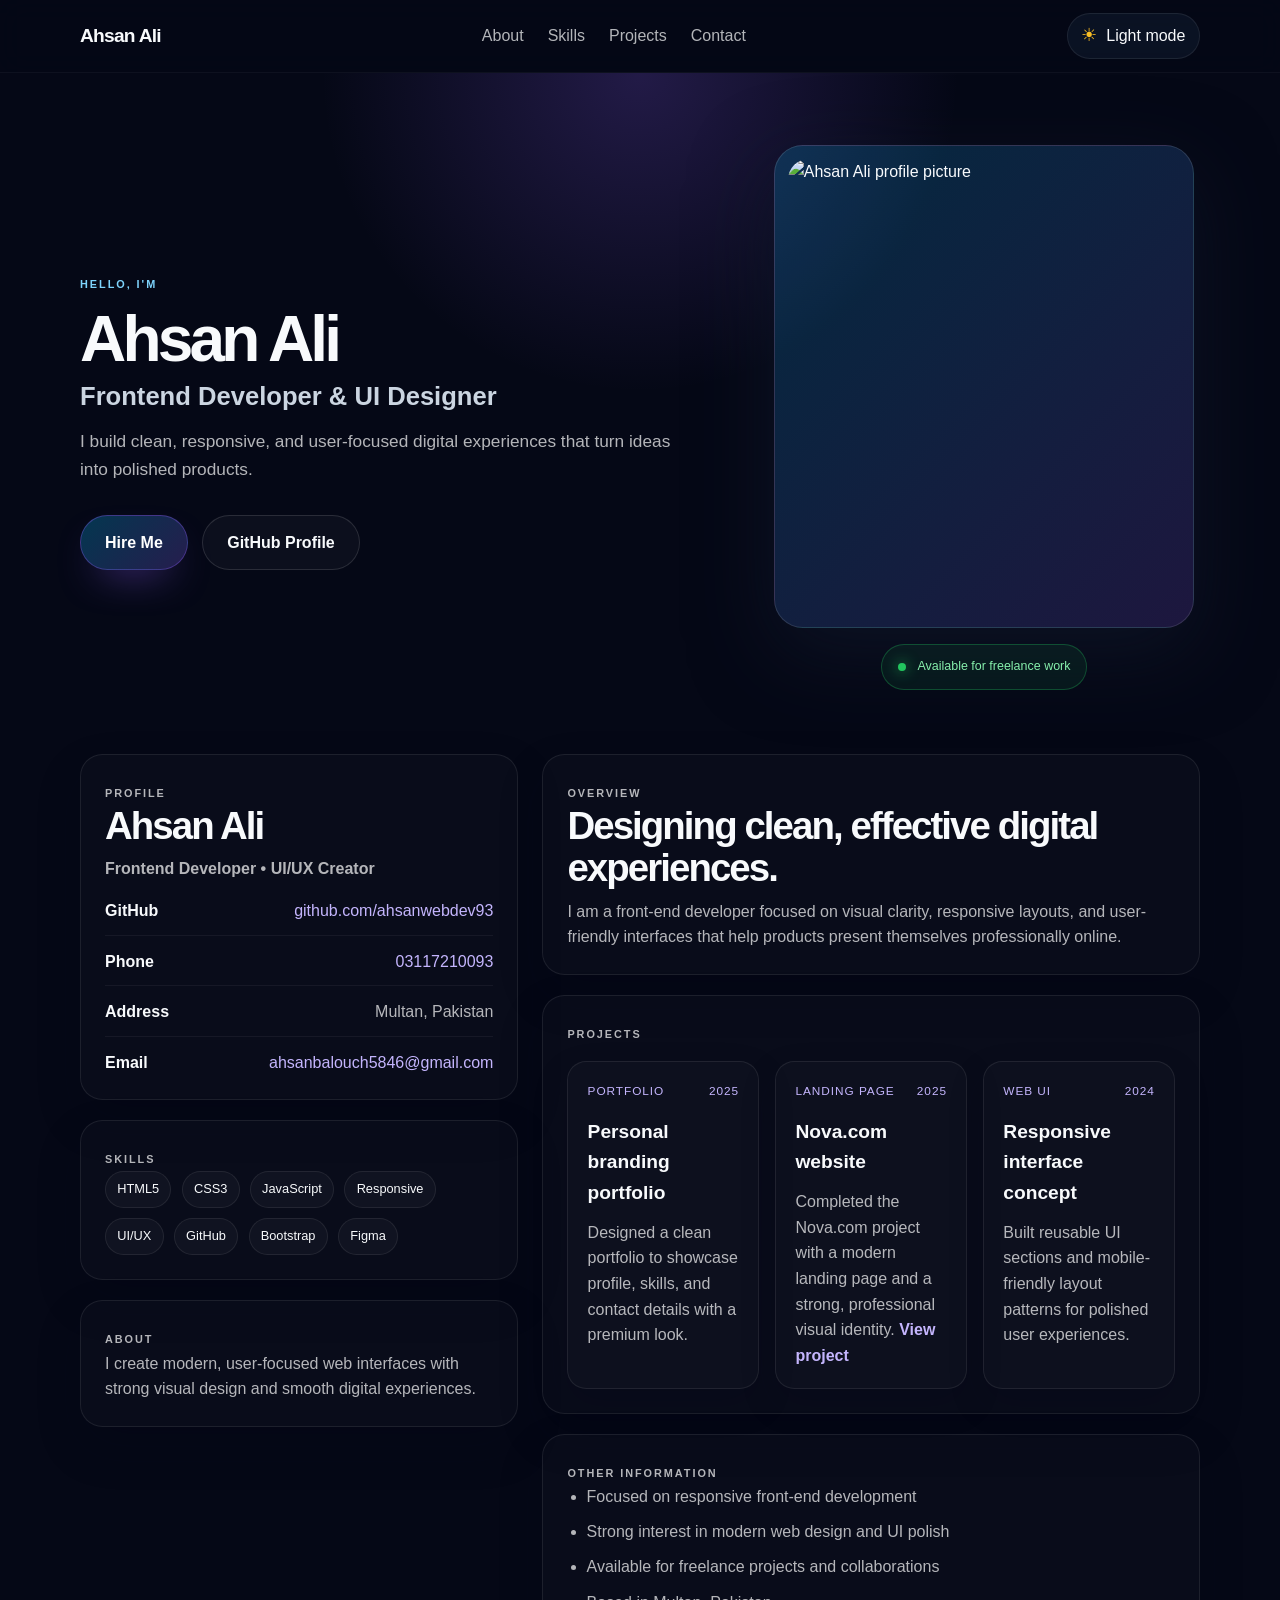
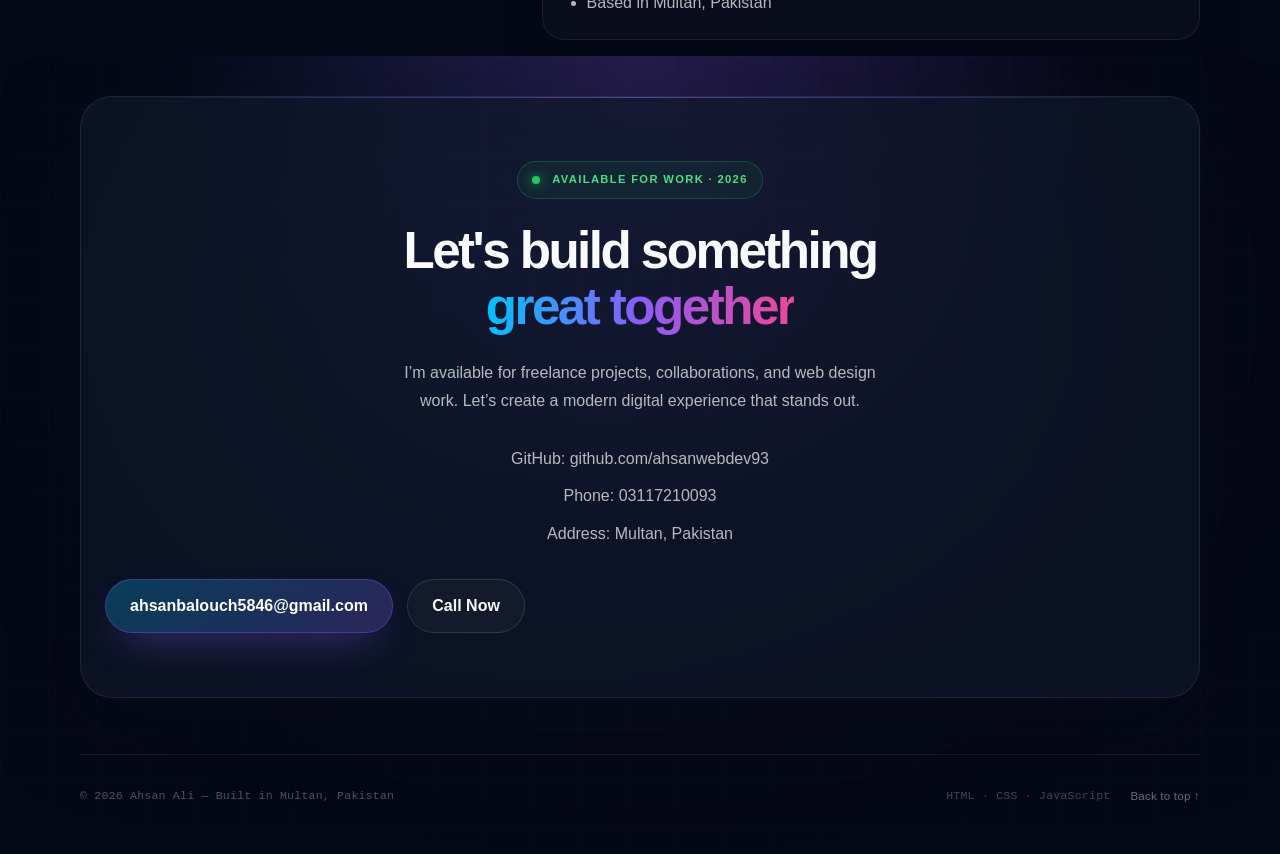
==== portfolio.html @ dda8aaa1 "Add files via upload" ====
<!DOCTYPE html>
<html lang="en">

<head>
    <meta charset="UTF-8" />
    <meta name="viewport" content="width=device-width, initial-scale=1.0" />
    <title>Ahsan Ali | Portfolio</title>
    <meta name="description"
        content="Portfolio of Ahsan Ali — web developer and digital creator based in Multan, Pakistan." />
    <link rel="stylesheet" href="./portfolio.css" />
</head>

<body id="top">
    <header class="topbar">
        <div class="container nav-wrap">
            <div class="brand">Ahsan Ali</div>
            <nav class="main-nav" aria-label="Main navigation">
                <a href="#about">About</a>
                <a href="#skills">Skills</a>
                <a href="#projects">Projects</a>
                <a href="#contact">Contact</a>
            </nav>
            <button class="theme-toggle" id="theme-toggle" type="button" aria-label="Switch to light mode"
                aria-pressed="false">
                <span class="theme-icon" aria-hidden="true">☀</span>
                <span class="theme-label">Light mode</span>
            </button>
        </div>
    </header>

    <main>
        <section class="hero">
            <div class="container hero-grid">
                <div class="hero-copy">
                    <p class="eyebrow">Hello, I'm</p>
                    <h1>Ahsan Ali</h1>
                    <h2>Frontend Developer & UI Designer</h2>
                    <p class="lead">
                        I build clean, responsive, and user-focused digital experiences that turn ideas into polished
                        products.
                    </p>

                    <div class="actions">
                        <a class="button primary" href="#contact">Hire Me</a>
                        <a class="button secondary" href="https://github.com/ahsanwebdev93" target="_blank"
                            rel="noreferrer">GitHub Profile</a>
                    </div>
                </div>

                <div class="profile-card">
                    <div class="profile-frame">
                        <img src="../assests/me.jpeg" alt="Ahsan Ali profile picture" />
                    </div>
                    <div class="profile-badge">
                        <span class="dot"></span>
                        Available for freelance work
                    </div>
                </div>
            </div>
        </section>

        <section class="portfolio-split">
            <div class="container split-grid">
                <aside class="left-panel">
                    <div class="panel-box">
                        <p class="section-tag">Profile</p>
                        <h3>Ahsan Ali</h3>
                        <p class="mini-role">Frontend Developer • UI/UX Creator</p>
                        <ul class="info-list">
                            <li><span>GitHub</span> <a href="https://github.com/ahsanwebdev93" target="_blank"
                                    rel="noreferrer">github.com/ahsanwebdev93</a></li>
                            <li><span>Phone</span> <a href="tel:+923117210093">03117210093</a></li>
                            <li><span>Address</span> Multan, Pakistan</li>
                            <li><span>Email</span> <a href="mailto:ahsanbalouch5846@gmail.com">ahsanbalouch5846@gmail.com</a></li>
                        </ul>
                    </div>

                    <div class="panel-box">
                        <p class="section-tag">Skills</p>
                        <div class="small-skill-grid">
                            <span>HTML5</span>
                            <span>CSS3</span>
                            <span>JavaScript</span>
                            <span>Responsive</span>
                            <span>UI/UX</span>
                            <span>GitHub</span>
                            <span>Bootstrap</span>
                            <span>Figma</span>
                        </div>
                    </div>

                    <div class="panel-box">
                        <p class="section-tag">About</p>
                        <p>
                            I create modern, user-focused web interfaces with strong visual design and smooth digital experiences.
                        </p>
                    </div>
                </aside>

                <div class="right-panel">
                    <div class="panel-box">
                        <p class="section-tag">Overview</p>
                        <h3>Designing clean, effective digital experiences.</h3>
                        <p>
                            I am a front-end developer focused on visual clarity, responsive layouts, and user-friendly interfaces
                            that help products present themselves professionally online.
                        </p>
                    </div>

                    <div class="panel-box">
                        <p class="section-tag">Projects</p>
                        <div class="project-grid">
                            <article class="project-card">
                                <div class="project-top">
                                    <span class="project-label">Portfolio</span>
                                    <span class="project-year">2025</span>
                                </div>
                                <h4>Personal branding portfolio</h4>
                                <p>Designed a clean portfolio to showcase profile, skills, and contact details with a premium look.</p>
                            </article>

                            <article class="project-card">
                                <div class="project-top">
                                    <span class="project-label">Landing Page</span>
                                    <span class="project-year">2025</span>
                                </div>
                                <h4>Nova.com website</h4>
                                <p>
                                    Completed the Nova.com project with a modern landing page and a strong, professional visual identity.
                                    <a href="https://ahsanwebdev93.github.io/nova.com/" target="_blank" rel="noreferrer">View project</a>
                                </p>
                            </article>

                            <article class="project-card">
                                <div class="project-top">
                                    <span class="project-label">Web UI</span>
                                    <span class="project-year">2024</span>
                                </div>
                                <h4>Responsive interface concept</h4>
                                <p>Built reusable UI sections and mobile-friendly layout patterns for polished user experiences.</p>
                            </article>
                        </div>
                    </div>

                    <div class="panel-box">
                        <p class="section-tag">Other Information</p>
                        <ul class="list-points">
                            <li>Focused on responsive front-end development</li>
                            <li>Strong interest in modern web design and UI polish</li>
                            <li>Available for freelance projects and collaborations</li>
                            <li>Based in Multan, Pakistan</li>
                        </ul>
                    </div>
                </div>
            </div>
        </section>
    </main>

    <section class="contact-section" id="contact">
        <div class="bg-glow" aria-hidden="true"></div>
        <div class="grid-bg" aria-hidden="true"></div>

        <div class="container">
            <div class="card">
                <div class="availability">
                    <span class="status-dot" aria-hidden="true"></span>
                    Available for work · 2026
                </div>

                <h2>Let's build something <span>great together</span></h2>

                <p>
                    I’m available for freelance projects, collaborations, and web design work. Let’s create a modern
                    digital experience that stands out.
                </p>

                <div class="contact-list" aria-label="contact details">
                    <a href="https://github.com/ahsanwebdev93" target="_blank" rel="noreferrer">GitHub:
                        github.com/ahsanwebdev93</a>
                    <a href="tel:+923117210093">Phone: 03117210093</a>
                    <span>Address: Multan, Pakistan</span>
                </div>

                <div class="actions contact-actions">
                    <a class="button primary" href="mailto:ahsanbalouch5846@gmail.com">ahsanbalouch5846@gmail.com</a>
                    <a class="button secondary" href="tel:+923117210093">Call Now</a>
                </div>
            </div>

            <footer class="site-footer">
                <p>© <span id="year"></span> Ahsan Ali — Built in Multan, Pakistan</p>
                <div class="footer-meta">
                    <span>HTML · CSS · JavaScript</span>
                    <a href="#top">Back to top ↑</a>
                </div>
            </footer>
        </div>
    </section>

    <script src="./portfolio.js"></script>
</body>

</html>
---- portfolio.css ----
:root {
  --bg: #050816;
  --bg-soft: #0f172a;
  --panel: rgba(15, 23, 42, 0.7);
  --panel-strong: rgba(15, 23, 42, 0.85);
  --text: #f8fafc;
  --muted: rgba(255, 255, 255, 0.7);
  --line: rgba(255, 255, 255, 0.08);
  --plasma: #8b5cf6;
  --electric: #00c2ff;
  --green: #22c55e;
  --shadow: rgba(8, 15, 30, 0.7);
}

* {
  box-sizing: border-box;
}

html {
  scroll-behavior: smooth;
}

body {
  margin: 0;
  min-height: 100vh;
  font-family: Arial, Helvetica, sans-serif;
  background: var(--bg);
  color: var(--text);
  line-height: 1.6;
}

img {
  max-width: 100%;
  display: block;
}

button,
a {
  font: inherit;
}

body a {
  color: inherit;
}

.container {
  width: min(1120px, calc(100% - 2rem));
  margin: 0 auto;
}

.topbar {
  position: sticky;
  top: 0;
  z-index: 20;
  backdrop-filter: blur(14px);
  background: rgba(5, 8, 22, 0.55);
  border-bottom: 1px solid rgba(255, 255, 255, 0.04);
}

.nav-wrap {
  display: flex;
  align-items: center;
  justify-content: space-between;
  gap: 1.5rem;
  min-height: 72px;
}

.brand {
  font-size: 1.2rem;
  font-weight: 700;
  letter-spacing: -0.04em;
}

.main-nav {
  display: flex;
  align-items: center;
  gap: 1.5rem;
}

.main-nav a {
  text-decoration: none;
  color: var(--muted);
  transition: color 0.25s ease;
}

.main-nav a:hover {
  color: var(--text);
}

.theme-toggle {
  display: inline-flex;
  align-items: center;
  justify-content: center;
  gap: 0.55rem;
  min-height: 2.6rem;
  padding: 0.55rem 0.85rem;
  border: 1px solid var(--line);
  border-radius: 999px;
  background: var(--panel);
  color: var(--text);
  cursor: pointer;
  white-space: nowrap;
  transition: background 0.2s ease, border-color 0.2s ease, transform 0.2s ease;
}

.theme-toggle:hover {
  transform: translateY(-1px);
  border-color: var(--plasma);
}

.theme-icon {
  color: #fbbf24;
  font-size: 1.1rem;
  line-height: 1;
}

.theme-toggle:focus-visible {
  outline: 2px solid var(--electric);
  outline-offset: 3px;
}

.hero {
  position: relative;
  padding: 4.5rem 0 2rem;
  background: radial-gradient(circle at top, rgba(139, 92, 246, 0.22), transparent 35%), var(--bg);
}

.hero-grid {
  display: grid;
  grid-template-columns: 1.2fr 0.8fr;
  align-items: center;
  gap: 2.5rem;
}

.eyebrow,
.section-tag {
  display: inline-block;
  text-transform: uppercase;
  letter-spacing: 0.18em;
  font-size: 0.68rem;
  color: #7dd3fc;
  margin-bottom: 1rem;
  font-weight: 700;
}

.hero-copy h1 {
  margin: 0;
  font-size: clamp(2.8rem, 5vw, 5rem);
  line-height: 0.95;
  letter-spacing: -0.06em;
}

.hero-copy h2 {
  margin: 0.7rem 0 1rem;
  font-size: clamp(1.25rem, 2vw, 2rem);
  line-height: 1.2;
  color: #cbd5e1;
}

.lead {
  max-width: 620px;
  margin: 0;
  color: var(--muted);
  font-size: 1.08rem;
}

.actions {
  display: flex;
  flex-wrap: wrap;
  gap: 0.9rem;
  margin-top: 2rem;
}

.button {
  display: inline-flex;
  align-items: center;
  justify-content: center;
  min-height: 3.2rem;
  padding: 0.85rem 1.5rem;
  border-radius: 999px;
  text-decoration: none;
  font-weight: 600;
  transition: transform 0.25s ease, box-shadow 0.25s ease, border-color 0.25s ease;
}

.button:hover {
  transform: translateY(-2px);
}

.button.primary {
  color: #fff;
  background: linear-gradient(135deg, rgba(0, 194, 255, 0.25), rgba(139, 92, 246, 0.25));
  border: 1px solid rgba(139, 92, 246, 0.35);
  box-shadow: 0 18px 40px -20px rgba(139, 92, 246, 0.8);
}

.button.secondary {
  color: var(--text);
  background: rgba(255, 255, 255, 0.03);
  border: 1px solid rgba(255, 255, 255, 0.12);
}

.quick-facts {
  list-style: none;
  display: grid;
  gap: 0.9rem;
  padding: 0;
  margin: 2rem 0 0;
  max-width: 420px;
}

.quick-facts li {
  display: flex;
  justify-content: space-between;
  gap: 1rem;
  padding: 0.9rem 1rem;
  border-radius: 0.95rem;
  background: rgba(255, 255, 255, 0.03);
  border: 1px solid var(--line);
  color: var(--muted);
}

.quick-facts span {
  color: var(--text);
  font-weight: 600;
}

.quick-facts a {
  color: #c4b5fd;
  text-decoration: none;
}

.profile-card {
  display: flex;
  flex-direction: column;
  align-items: center;
  gap: 1rem;
}

.profile-frame {
  width: min(420px, 82vw);
  aspect-ratio: 1 / 1.15;
  padding: 0.8rem;
  border-radius: 1.8rem;
  background: linear-gradient(135deg, rgba(0, 194, 255, 0.18), rgba(139, 92, 246, 0.18));
  border: 1px solid rgba(255, 255, 255, 0.12);
  box-shadow: 0 25px 80px rgba(15, 23, 42, 0.7);
}

.profile-frame img {
  width: 100%;
  height: 100%;
  object-fit: cover;
  border-radius: 1.3rem;
}

.profile-badge {
  display: inline-flex;
  align-items: center;
  gap: 0.7rem;
  padding: 0.75rem 1rem;
  border-radius: 999px;
  border: 1px solid rgba(34, 197, 94, 0.3);
  background: rgba(34, 197, 94, 0.08);
  color: #86efac;
  font-size: 0.78rem;
}

.dot {
  width: 0.55rem;
  height: 0.55rem;
  border-radius: 50%;
  background: var(--green);
  box-shadow: 0 0 14px rgba(34, 197, 94, 0.9);
  animation: pulse 1.8s infinite ease-in-out;
}

.info-section,
.skills-section,
.projects-section {
  padding: 2rem 0 1rem;
}

.section-grid {
  display: grid;
  grid-template-columns: 0.9fr 1.1fr;
  gap: 2rem;
  align-items: start;
  padding: 2rem 0;
}

.info-section h3,
.section-heading {
  margin: 0;
  font-size: clamp(1.8rem, 3vw, 3rem);
  line-height: 1.1;
  letter-spacing: -0.05em;
}

.section-grid p {
  margin: 0 0 1rem;
  color: var(--muted);
  font-size: 1.02rem;
}

.centered {
  text-align: center;
}

.skills-grid {
  display: grid;
  grid-template-columns: repeat(4, minmax(0, 1fr));
  gap: 1rem;
  margin-top: 2rem;
}

.skill-card,
.project-card {
  background: rgba(255, 255, 255, 0.02);
  border: 1px solid var(--line);
  border-radius: 1.2rem;
  box-shadow: 0 15px 35px rgba(2, 6, 23, 0.2);
}

.skill-card {
  display: flex;
  align-items: center;
  justify-content: center;
  min-height: 110px;
  font-weight: 700;
  color: var(--text);
  text-align: center;
}

.project-grid {
  display: grid;
  grid-template-columns: repeat(3, minmax(0, 1fr));
  gap: 1.2rem;
  margin-top: 2rem;
}

.project-card {
  padding: 1.4rem;
}

.project-top {
  display: flex;
  align-items: center;
  justify-content: space-between;
  gap: 1rem;
  margin-bottom: 1rem;
  color: #c4b5fd;
  font-size: 0.74rem;
  text-transform: uppercase;
  letter-spacing: 0.08em;
}

.project-card h4 {
  margin: 0 0 0.9rem;
  font-size: 1.4rem;
}

.project-card p {
  margin: 0;
  color: var(--muted);
}

.contact-section {
  position: relative;
  overflow: hidden;
  padding: 2.5rem 0 3rem;
  background: radial-gradient(circle at top, rgba(139, 92, 246, 0.2), transparent 45%), var(--bg);
}

.contact-section .bg-glow,
.contact-section .grid-bg {
  position: absolute;
  inset: 0;
  pointer-events: none;
}

.contact-section .bg-glow {
  left: 50%;
  top: 2.5rem;
  width: min(820px, 80vw);
  height: 420px;
  transform: translateX(-50%);
  border-radius: 50%;
  background: linear-gradient(90deg, rgba(0, 194, 255, 0.15), rgba(139, 92, 246, 0.15), rgba(168, 85, 247, 0.1));
  filter: blur(150px);
}

.contact-section .grid-bg {
  background-image:
    linear-gradient(rgba(255, 255, 255, 0.04) 1px, transparent 1px),
    linear-gradient(90deg, rgba(255, 255, 255, 0.04) 1px, transparent 1px);
  background-size: 48px 48px;
  opacity: 0.4;
}

.card {
  position: relative;
  overflow: hidden;
  border: 1px solid var(--line);
  border-radius: 2rem;
  background: var(--panel);
  box-shadow: 0 30px 80px rgba(9, 11, 24, 0.6);
  text-align: center;
  padding: 4rem 1.5rem;
}

.card::before {
  content: "";
  position: absolute;
  inset-inline: 0;
  top: 0;
  height: 1px;
  background: linear-gradient(90deg, transparent, rgba(139, 92, 246, 0.6), transparent);
}

.availability {
  display: inline-flex;
  align-items: center;
  gap: 0.75rem;
  border: 1px solid rgba(34, 197, 94, 0.25);
  border-radius: 999px;
  background: rgba(34, 197, 94, 0.07);
  color: #4ade80;
  padding: 0.55rem 0.9rem;
  font-size: 0.7rem;
  letter-spacing: 0.12em;
  text-transform: uppercase;
  font-weight: 600;
}

.status-dot {
  width: 0.5rem;
  height: 0.5rem;
  border-radius: 50%;
  background: var(--green);
  box-shadow: 0 0 12px rgba(34, 197, 94, 0.9);
  animation: pulse 1.6s infinite ease-in-out;
}

.card h2 {
  max-width: 36rem;
  margin: 1.5rem auto 0;
  font-size: clamp(2.3rem, 4vw, 4rem);
  line-height: 1.1;
  letter-spacing: -0.05em;
  color: var(--text);
}

.card h2 span {
  background: linear-gradient(90deg, var(--electric), var(--plasma), #ec4899);
  -webkit-background-clip: text;
  background-clip: text;
  color: transparent;
}

.card p {
  max-width: 32rem;
  margin: 1.5rem auto 0;
  color: var(--muted);
  font-size: 1rem;
  line-height: 1.7;
}

.contact-list {
  display: flex;
  flex-direction: column;
  gap: 0.75rem;
  align-items: center;
  margin-top: 2rem;
  color: var(--muted);
}

.contact-list a,
.contact-list span {
  text-decoration: none;
  color: var(--muted);
}

.contact-list a:hover {
  color: var(--text);
}

.contact-actions {
  margin-top: 2rem;
}

.site-footer {
  position: relative;
  z-index: 1;
  display: flex;
  justify-content: space-between;
  align-items: center;
  gap: 1rem;
  flex-wrap: wrap;
  margin-top: 3.5rem;
  padding-top: 2rem;
  border-top: 1px solid rgba(255, 255, 255, 0.07);
  color: rgba(255, 255, 255, 0.3);
  font-size: 0.72rem;
  letter-spacing: 0.02em;
}

.site-footer p {
  margin: 0;
  font-family: "SFMono-Regular", Consolas, monospace;
}

.footer-meta {
  display: inline-flex;
  align-items: center;
  gap: 1.25rem;
  flex-wrap: wrap;
}

.footer-meta span {
  font-family: "SFMono-Regular", Consolas, monospace;
  color: rgba(255, 255, 255, 0.25);
}

.footer-meta a {
  color: rgba(255, 255, 255, 0.4);
  text-decoration: none;
}

.footer-meta a:hover {
  color: #fff;
}

@keyframes pulse {
  0%,
  100% {
    opacity: 1;
    transform: scale(1);
  }

  50% {
    opacity: 0.7;
    transform: scale(1.15);
  }
}

.portfolio-split {
  padding: 2rem 0 1rem;
}

.split-grid {
  display: grid;
  grid-template-columns: 0.8fr 1.2fr;
  gap: 1.5rem;
  align-items: start;
}

.left-panel,
.right-panel {
  display: grid;
  gap: 1.25rem;
}

.panel-box {
  background: rgba(255, 255, 255, 0.02);
  border: 1px solid var(--line);
  border-radius: 1.4rem;
  padding: 1.5rem;
  box-shadow: 0 20px 45px rgba(2, 6, 23, 0.18);
}

.panel-box h3 {
  margin: 0 0 0.6rem;
  font-size: clamp(1.8rem, 3vw, 2.5rem);
  letter-spacing: -0.05em;
  line-height: 1.1;
}

.panel-box p {
  margin: 0;
  color: var(--muted);
}

.mini-role {
  color: #dbeafe;
  font-weight: 600;
  margin-bottom: 1rem !important;
}

.info-list {
  list-style: none;
  padding: 0;
  margin: 0;
  display: grid;
  gap: 0.8rem;
}

.info-list li {
  display: flex;
  justify-content: space-between;
  gap: 0.75rem;
  color: var(--muted);
  border-bottom: 1px solid rgba(255, 255, 255, 0.05);
  padding-bottom: 0.7rem;
}

.info-list li:last-child {
  border-bottom: none;
  padding-bottom: 0;
}

.info-list span {
  color: var(--text);
  font-weight: 600;
}

.info-list a {
  color: #c4b5fd;
  text-decoration: none;
}

.small-skill-grid {
  display: flex;
  flex-wrap: wrap;
  gap: 0.65rem;
}

.small-skill-grid span {
  display: inline-flex;
  align-items: center;
  padding: 0.45rem 0.7rem;
  border-radius: 999px;
  border: 1px solid var(--line);
  background: rgba(255, 255, 255, 0.03);
  color: var(--text);
  font-size: 0.8rem;
}

.list-points {
  list-style: disc;
  padding-left: 1.2rem;
  margin: 0;
  display: grid;
  gap: 0.6rem;
  color: var(--muted);
}

.project-grid {
  display: grid;
  grid-template-columns: repeat(3, minmax(0, 1fr));
  gap: 1rem;
  margin-top: 1rem;
}

.project-card {
  background: rgba(255, 255, 255, 0.02);
  border: 1px solid var(--line);
  border-radius: 1.2rem;
  padding: 1.2rem;
  box-shadow: 0 15px 35px rgba(2, 6, 23, 0.2);
}

.project-card h4 {
  margin: 0.8rem 0 0.7rem;
  font-size: 1.2rem;
}

.project-card p {
  margin: 0;
  color: var(--muted);
}

.project-card a {
  color: #c4b5fd;
  text-decoration: none;
  font-weight: 600;
}

@media (max-width: 900px) {
  .hero-grid,
  .section-grid,
  .split-grid,
  .project-grid,
  .skills-grid {
    grid-template-columns: 1fr;
  }

  .skills-grid {
    grid-template-columns: repeat(2, minmax(0, 1fr));
  }
}

@media (max-width: 640px) {
  .nav-wrap {
    flex-direction: column;
    justify-content: center;
    gap: 0.75rem;
    padding: 1rem 0;
  }

  .main-nav {
    gap: 0.8rem;
    flex-wrap: wrap;
    justify-content: center;
  }

  .hero {
    padding-top: 3rem;
  }

  .quick-facts li {
    flex-direction: column;
    align-items: flex-start;
  }

  .card {
    padding: 3rem 1rem;
  }

  .actions {
    flex-direction: column;
  }

  .button {
    width: 100%;
  }

  .site-footer {
    justify-content: center;
    text-align: center;
  }

  .skills-grid {
    grid-template-columns: 1fr;
  }
}

:root[data-theme="light"] {
  color-scheme: light;
  --bg: #f3f6fc;
  --bg-soft: #ffffff;
  --panel: rgba(255, 255, 255, 0.86);
  --panel-strong: #ffffff;
  --text: #172033;
  --muted: #526078;
  --line: rgba(23, 32, 51, 0.13);
  --shadow: rgba(29, 45, 75, 0.12);
}

:root[data-theme="dark"] {
  color-scheme: dark;
}

:root[data-theme="light"] body {
  background: var(--bg);
}

:root[data-theme="light"] .topbar {
  background: rgba(255, 255, 255, 0.84);
  border-bottom-color: var(--line);
}

:root[data-theme="light"] .hero {
  background: radial-gradient(circle at top, rgba(139, 92, 246, 0.12), transparent 38%), var(--bg);
}

:root[data-theme="light"] .hero-copy h2,
:root[data-theme="light"] .mini-role {
  color: #475569;
}

:root[data-theme="light"] .button.secondary,
:root[data-theme="light"] .quick-facts li,
:root[data-theme="light"] .panel-box,
:root[data-theme="light"] .project-card,
:root[data-theme="light"] .skill-card,
:root[data-theme="light"] .small-skill-grid span {
  background: rgba(255, 255, 255, 0.78);
  border-color: var(--line);
}

:root[data-theme="light"] .profile-frame {
  border-color: var(--line);
  box-shadow: 0 25px 80px rgba(29, 45, 75, 0.18);
}

:root[data-theme="light"] .profile-badge {
  color: #166534;
  background: rgba(34, 197, 94, 0.1);
}

:root[data-theme="light"] .eyebrow,
:root[data-theme="light"] .section-tag {
  color: #0369a1;
}

:root[data-theme="light"] .quick-facts a,
:root[data-theme="light"] .info-list a,
:root[data-theme="light"] .project-card a {
  color: #6d28d9;
}

:root[data-theme="light"] .project-top {
  color: #6d28d9;
}

:root[data-theme="light"] .info-list li {
  border-bottom-color: var(--line);
}

:root[data-theme="light"] .contact-section {
  background: radial-gradient(circle at top, rgba(139, 92, 246, 0.1), transparent 45%), var(--bg);
}

:root[data-theme="light"] .contact-section .grid-bg {
  background-image:
    linear-gradient(rgba(23, 32, 51, 0.035) 1px, transparent 1px),
    linear-gradient(90deg, rgba(23, 32, 51, 0.035) 1px, transparent 1px);
}

:root[data-theme="light"] .card {
  box-shadow: 0 30px 80px rgba(29, 45, 75, 0.12);
}

:root[data-theme="light"] .availability {
  color: #15803d;
}

:root[data-theme="light"] .contact-list a,
:root[data-theme="light"] .contact-list span {
  color: var(--muted);
}

:root[data-theme="light"] .site-footer {
  border-top-color: var(--line);
  color: #64748b;
}

:root[data-theme="light"] .footer-meta span {
  color: #64748b;
}

:root[data-theme="light"] .footer-meta a {
  color: #475569;
}

:root[data-theme="light"] .footer-meta a:hover {
  color: #172033;
}
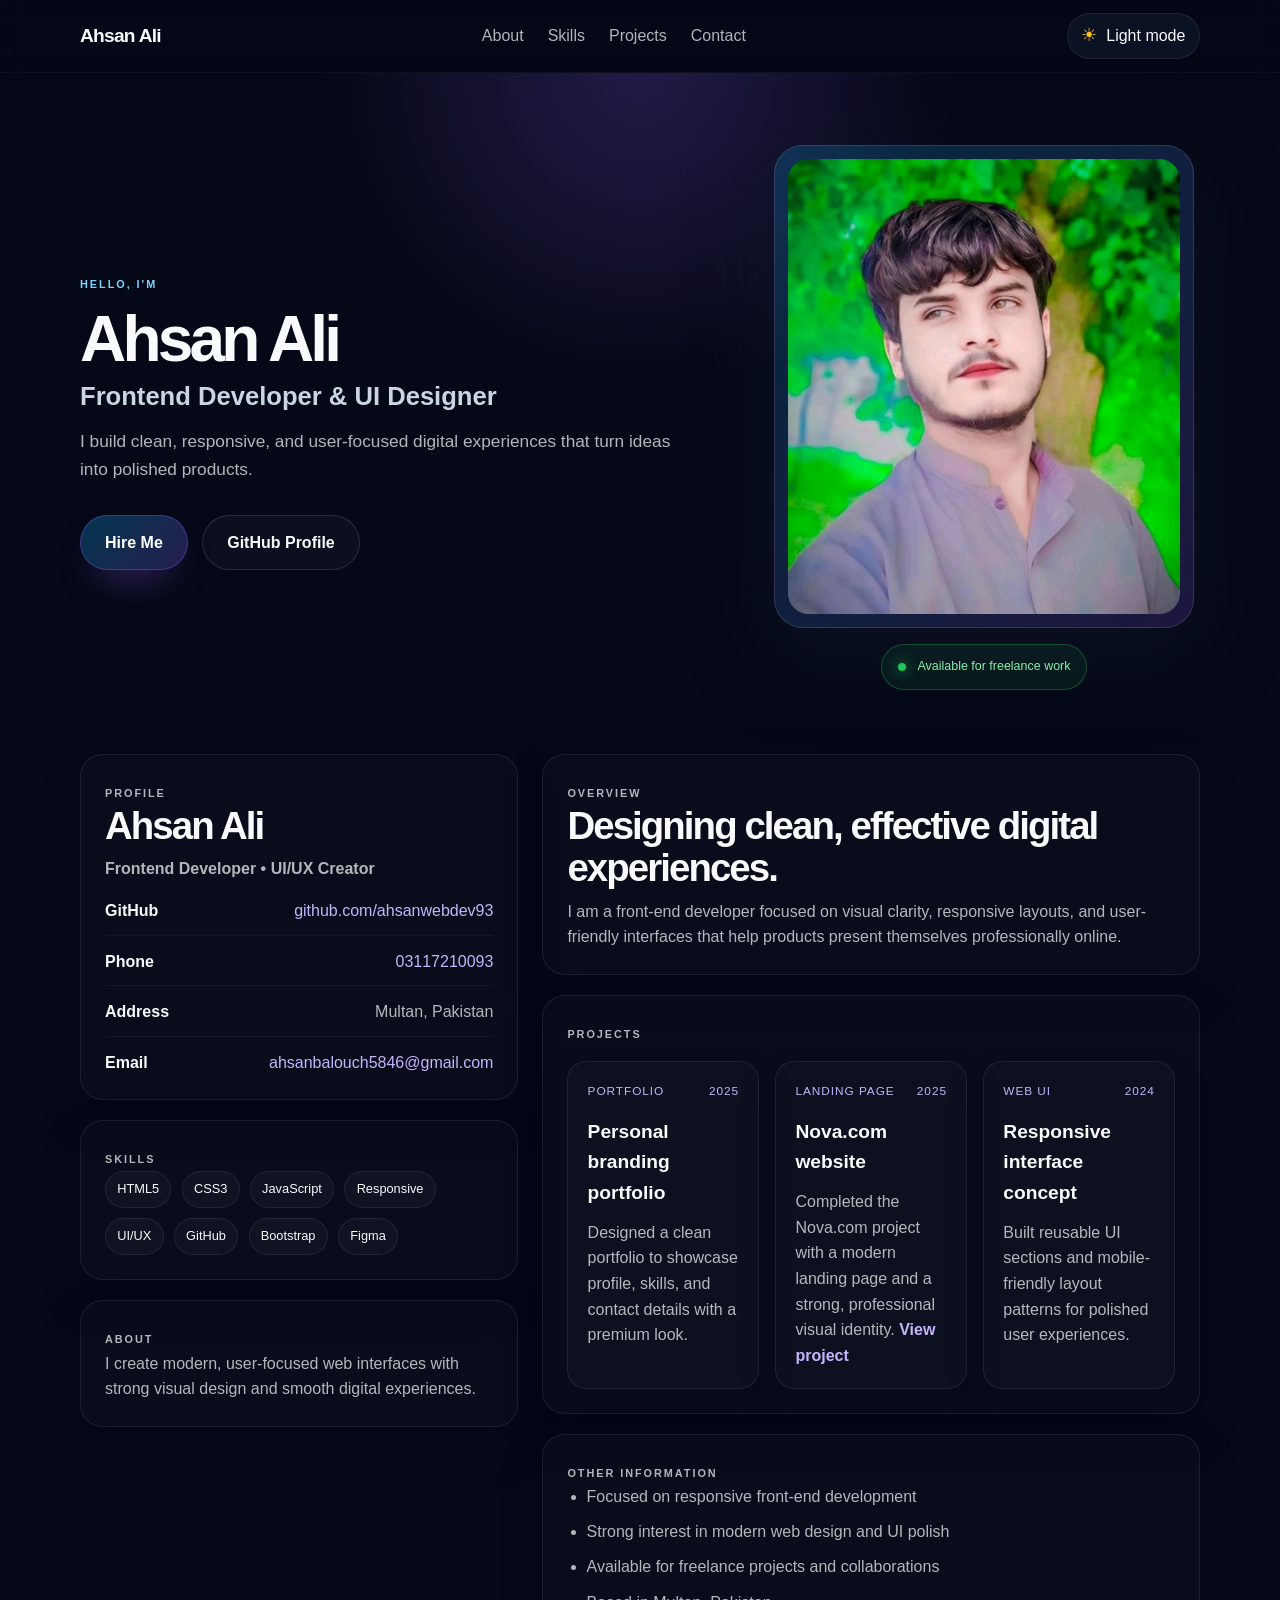
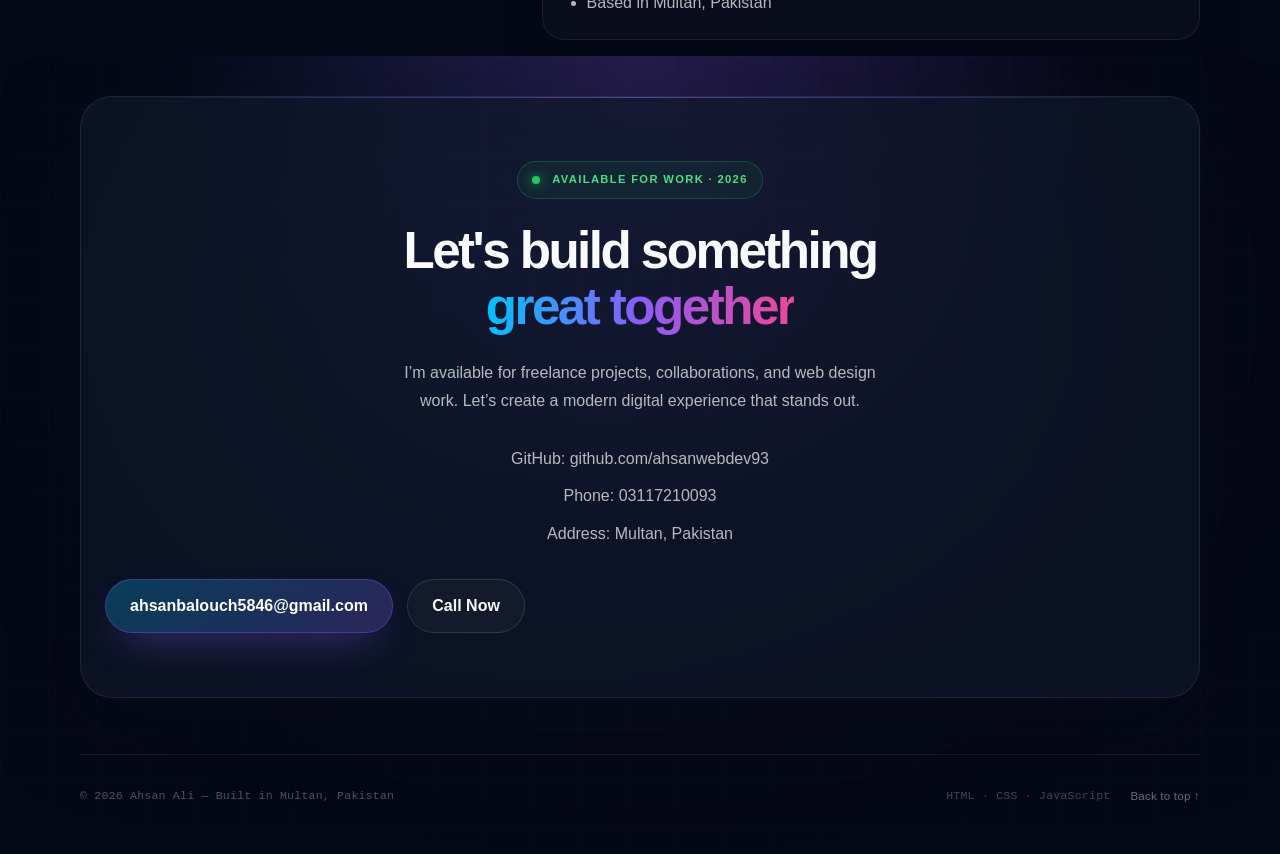
==== commit ed45a6e1: "Fix profile image paths so the uploaded photo displays correctly on the GitHub Pages site." ====
--- a/portfolio.html
+++ b/portfolio.html
@@ -1,203 +1,203 @@
-<!DOCTYPE html>
-<html lang="en">
-
-<head>
-    <meta charset="UTF-8" />
-    <meta name="viewport" content="width=device-width, initial-scale=1.0" />
-    <title>Ahsan Ali | Portfolio</title>
-    <meta name="description"
-        content="Portfolio of Ahsan Ali — web developer and digital creator based in Multan, Pakistan." />
-    <link rel="stylesheet" href="./portfolio.css" />
-</head>
-
-<body id="top">
-    <header class="topbar">
-        <div class="container nav-wrap">
-            <div class="brand">Ahsan Ali</div>
-            <nav class="main-nav" aria-label="Main navigation">
-                <a href="#about">About</a>
-                <a href="#skills">Skills</a>
-                <a href="#projects">Projects</a>
-                <a href="#contact">Contact</a>
-            </nav>
-            <button class="theme-toggle" id="theme-toggle" type="button" aria-label="Switch to light mode"
-                aria-pressed="false">
-                <span class="theme-icon" aria-hidden="true">☀</span>
-                <span class="theme-label">Light mode</span>
-            </button>
-        </div>
-    </header>
-
-    <main>
-        <section class="hero">
-            <div class="container hero-grid">
-                <div class="hero-copy">
-                    <p class="eyebrow">Hello, I'm</p>
-                    <h1>Ahsan Ali</h1>
-                    <h2>Frontend Developer & UI Designer</h2>
-                    <p class="lead">
-                        I build clean, responsive, and user-focused digital experiences that turn ideas into polished
-                        products.
-                    </p>
-
-                    <div class="actions">
-                        <a class="button primary" href="#contact">Hire Me</a>
-                        <a class="button secondary" href="https://github.com/ahsanwebdev93" target="_blank"
-                            rel="noreferrer">GitHub Profile</a>
-                    </div>
-                </div>
-
-                <div class="profile-card">
-                    <div class="profile-frame">
-                        <img src="../assests/me.jpeg" alt="Ahsan Ali profile picture" />
-                    </div>
-                    <div class="profile-badge">
-                        <span class="dot"></span>
-                        Available for freelance work
-                    </div>
-                </div>
-            </div>
-        </section>
-
-        <section class="portfolio-split">
-            <div class="container split-grid">
-                <aside class="left-panel">
-                    <div class="panel-box">
-                        <p class="section-tag">Profile</p>
-                        <h3>Ahsan Ali</h3>
-                        <p class="mini-role">Frontend Developer • UI/UX Creator</p>
-                        <ul class="info-list">
-                            <li><span>GitHub</span> <a href="https://github.com/ahsanwebdev93" target="_blank"
-                                    rel="noreferrer">github.com/ahsanwebdev93</a></li>
-                            <li><span>Phone</span> <a href="tel:+923117210093">03117210093</a></li>
-                            <li><span>Address</span> Multan, Pakistan</li>
-                            <li><span>Email</span> <a href="mailto:ahsanbalouch5846@gmail.com">ahsanbalouch5846@gmail.com</a></li>
-                        </ul>
-                    </div>
-
-                    <div class="panel-box">
-                        <p class="section-tag">Skills</p>
-                        <div class="small-skill-grid">
-                            <span>HTML5</span>
-                            <span>CSS3</span>
-                            <span>JavaScript</span>
-                            <span>Responsive</span>
-                            <span>UI/UX</span>
-                            <span>GitHub</span>
-                            <span>Bootstrap</span>
-                            <span>Figma</span>
-                        </div>
-                    </div>
-
-                    <div class="panel-box">
-                        <p class="section-tag">About</p>
-                        <p>
-                            I create modern, user-focused web interfaces with strong visual design and smooth digital experiences.
-                        </p>
-                    </div>
-                </aside>
-
-                <div class="right-panel">
-                    <div class="panel-box">
-                        <p class="section-tag">Overview</p>
-                        <h3>Designing clean, effective digital experiences.</h3>
-                        <p>
-                            I am a front-end developer focused on visual clarity, responsive layouts, and user-friendly interfaces
-                            that help products present themselves professionally online.
-                        </p>
-                    </div>
-
-                    <div class="panel-box">
-                        <p class="section-tag">Projects</p>
-                        <div class="project-grid">
-                            <article class="project-card">
-                                <div class="project-top">
-                                    <span class="project-label">Portfolio</span>
-                                    <span class="project-year">2025</span>
-                                </div>
-                                <h4>Personal branding portfolio</h4>
-                                <p>Designed a clean portfolio to showcase profile, skills, and contact details with a premium look.</p>
-                            </article>
-
-                            <article class="project-card">
-                                <div class="project-top">
-                                    <span class="project-label">Landing Page</span>
-                                    <span class="project-year">2025</span>
-                                </div>
-                                <h4>Nova.com website</h4>
-                                <p>
-                                    Completed the Nova.com project with a modern landing page and a strong, professional visual identity.
-                                    <a href="https://ahsanwebdev93.github.io/nova.com/" target="_blank" rel="noreferrer">View project</a>
-                                </p>
-                            </article>
-
-                            <article class="project-card">
-                                <div class="project-top">
-                                    <span class="project-label">Web UI</span>
-                                    <span class="project-year">2024</span>
-                                </div>
-                                <h4>Responsive interface concept</h4>
-                                <p>Built reusable UI sections and mobile-friendly layout patterns for polished user experiences.</p>
-                            </article>
-                        </div>
-                    </div>
-
-                    <div class="panel-box">
-                        <p class="section-tag">Other Information</p>
-                        <ul class="list-points">
-                            <li>Focused on responsive front-end development</li>
-                            <li>Strong interest in modern web design and UI polish</li>
-                            <li>Available for freelance projects and collaborations</li>
-                            <li>Based in Multan, Pakistan</li>
-                        </ul>
-                    </div>
-                </div>
-            </div>
-        </section>
-    </main>
-
-    <section class="contact-section" id="contact">
-        <div class="bg-glow" aria-hidden="true"></div>
-        <div class="grid-bg" aria-hidden="true"></div>
-
-        <div class="container">
-            <div class="card">
-                <div class="availability">
-                    <span class="status-dot" aria-hidden="true"></span>
-                    Available for work · 2026
-                </div>
-
-                <h2>Let's build something <span>great together</span></h2>
-
-                <p>
-                    I’m available for freelance projects, collaborations, and web design work. Let’s create a modern
-                    digital experience that stands out.
-                </p>
-
-                <div class="contact-list" aria-label="contact details">
-                    <a href="https://github.com/ahsanwebdev93" target="_blank" rel="noreferrer">GitHub:
-                        github.com/ahsanwebdev93</a>
-                    <a href="tel:+923117210093">Phone: 03117210093</a>
-                    <span>Address: Multan, Pakistan</span>
-                </div>
-
-                <div class="actions contact-actions">
-                    <a class="button primary" href="mailto:ahsanbalouch5846@gmail.com">ahsanbalouch5846@gmail.com</a>
-                    <a class="button secondary" href="tel:+923117210093">Call Now</a>
-                </div>
-            </div>
-
-            <footer class="site-footer">
-                <p>© <span id="year"></span> Ahsan Ali — Built in Multan, Pakistan</p>
-                <div class="footer-meta">
-                    <span>HTML · CSS · JavaScript</span>
-                    <a href="#top">Back to top ↑</a>
-                </div>
-            </footer>
-        </div>
-    </section>
-
-    <script src="./portfolio.js"></script>
-</body>
-
-</html>+<!DOCTYPE html>
+<html lang="en">
+
+<head>
+    <meta charset="UTF-8" />
+    <meta name="viewport" content="width=device-width, initial-scale=1.0" />
+    <title>Ahsan Ali | Portfolio</title>
+    <meta name="description"
+        content="Portfolio of Ahsan Ali — web developer and digital creator based in Multan, Pakistan." />
+    <link rel="stylesheet" href="./portfolio.css" />
+</head>
+
+<body id="top">
+    <header class="topbar">
+        <div class="container nav-wrap">
+            <div class="brand">Ahsan Ali</div>
+            <nav class="main-nav" aria-label="Main navigation">
+                <a href="#about">About</a>
+                <a href="#skills">Skills</a>
+                <a href="#projects">Projects</a>
+                <a href="#contact">Contact</a>
+            </nav>
+            <button class="theme-toggle" id="theme-toggle" type="button" aria-label="Switch to light mode"
+                aria-pressed="false">
+                <span class="theme-icon" aria-hidden="true">☀</span>
+                <span class="theme-label">Light mode</span>
+            </button>
+        </div>
+    </header>
+
+    <main>
+        <section class="hero">
+            <div class="container hero-grid">
+                <div class="hero-copy">
+                    <p class="eyebrow">Hello, I'm</p>
+                    <h1>Ahsan Ali</h1>
+                    <h2>Frontend Developer & UI Designer</h2>
+                    <p class="lead">
+                        I build clean, responsive, and user-focused digital experiences that turn ideas into polished
+                        products.
+                    </p>
+
+                    <div class="actions">
+                        <a class="button primary" href="#contact">Hire Me</a>
+                        <a class="button secondary" href="https://github.com/ahsanwebdev93" target="_blank"
+                            rel="noreferrer">GitHub Profile</a>
+                    </div>
+                </div>
+
+                <div class="profile-card">
+                    <div class="profile-frame">
+                        <img src="./me.jpeg" alt="Ahsan Ali profile picture" />
+                    </div>
+                    <div class="profile-badge">
+                        <span class="dot"></span>
+                        Available for freelance work
+                    </div>
+                </div>
+            </div>
+        </section>
+
+        <section class="portfolio-split">
+            <div class="container split-grid">
+                <aside class="left-panel">
+                    <div class="panel-box">
+                        <p class="section-tag">Profile</p>
+                        <h3>Ahsan Ali</h3>
+                        <p class="mini-role">Frontend Developer • UI/UX Creator</p>
+                        <ul class="info-list">
+                            <li><span>GitHub</span> <a href="https://github.com/ahsanwebdev93" target="_blank"
+                                    rel="noreferrer">github.com/ahsanwebdev93</a></li>
+                            <li><span>Phone</span> <a href="tel:+923117210093">03117210093</a></li>
+                            <li><span>Address</span> Multan, Pakistan</li>
+                            <li><span>Email</span> <a href="mailto:ahsanbalouch5846@gmail.com">ahsanbalouch5846@gmail.com</a></li>
+                        </ul>
+                    </div>
+
+                    <div class="panel-box">
+                        <p class="section-tag">Skills</p>
+                        <div class="small-skill-grid">
+                            <span>HTML5</span>
+                            <span>CSS3</span>
+                            <span>JavaScript</span>
+                            <span>Responsive</span>
+                            <span>UI/UX</span>
+                            <span>GitHub</span>
+                            <span>Bootstrap</span>
+                            <span>Figma</span>
+                        </div>
+                    </div>
+
+                    <div class="panel-box">
+                        <p class="section-tag">About</p>
+                        <p>
+                            I create modern, user-focused web interfaces with strong visual design and smooth digital experiences.
+                        </p>
+                    </div>
+                </aside>
+
+                <div class="right-panel">
+                    <div class="panel-box">
+                        <p class="section-tag">Overview</p>
+                        <h3>Designing clean, effective digital experiences.</h3>
+                        <p>
+                            I am a front-end developer focused on visual clarity, responsive layouts, and user-friendly interfaces
+                            that help products present themselves professionally online.
+                        </p>
+                    </div>
+
+                    <div class="panel-box">
+                        <p class="section-tag">Projects</p>
+                        <div class="project-grid">
+                            <article class="project-card">
+                                <div class="project-top">
+                                    <span class="project-label">Portfolio</span>
+                                    <span class="project-year">2025</span>
+                                </div>
+                                <h4>Personal branding portfolio</h4>
+                                <p>Designed a clean portfolio to showcase profile, skills, and contact details with a premium look.</p>
+                            </article>
+
+                            <article class="project-card">
+                                <div class="project-top">
+                                    <span class="project-label">Landing Page</span>
+                                    <span class="project-year">2025</span>
+                                </div>
+                                <h4>Nova.com website</h4>
+                                <p>
+                                    Completed the Nova.com project with a modern landing page and a strong, professional visual identity.
+                                    <a href="https://ahsanwebdev93.github.io/nova.com/" target="_blank" rel="noreferrer">View project</a>
+                                </p>
+                            </article>
+
+                            <article class="project-card">
+                                <div class="project-top">
+                                    <span class="project-label">Web UI</span>
+                                    <span class="project-year">2024</span>
+                                </div>
+                                <h4>Responsive interface concept</h4>
+                                <p>Built reusable UI sections and mobile-friendly layout patterns for polished user experiences.</p>
+                            </article>
+                        </div>
+                    </div>
+
+                    <div class="panel-box">
+                        <p class="section-tag">Other Information</p>
+                        <ul class="list-points">
+                            <li>Focused on responsive front-end development</li>
+                            <li>Strong interest in modern web design and UI polish</li>
+                            <li>Available for freelance projects and collaborations</li>
+                            <li>Based in Multan, Pakistan</li>
+                        </ul>
+                    </div>
+                </div>
+            </div>
+        </section>
+    </main>
+
+    <section class="contact-section" id="contact">
+        <div class="bg-glow" aria-hidden="true"></div>
+        <div class="grid-bg" aria-hidden="true"></div>
+
+        <div class="container">
+            <div class="card">
+                <div class="availability">
+                    <span class="status-dot" aria-hidden="true"></span>
+                    Available for work · 2026
+                </div>
+
+                <h2>Let's build something <span>great together</span></h2>
+
+                <p>
+                    I’m available for freelance projects, collaborations, and web design work. Let’s create a modern
+                    digital experience that stands out.
+                </p>
+
+                <div class="contact-list" aria-label="contact details">
+                    <a href="https://github.com/ahsanwebdev93" target="_blank" rel="noreferrer">GitHub:
+                        github.com/ahsanwebdev93</a>
+                    <a href="tel:+923117210093">Phone: 03117210093</a>
+                    <span>Address: Multan, Pakistan</span>
+                </div>
+
+                <div class="actions contact-actions">
+                    <a class="button primary" href="mailto:ahsanbalouch5846@gmail.com">ahsanbalouch5846@gmail.com</a>
+                    <a class="button secondary" href="tel:+923117210093">Call Now</a>
+                </div>
+            </div>
+
+            <footer class="site-footer">
+                <p>© <span id="year"></span> Ahsan Ali — Built in Multan, Pakistan</p>
+                <div class="footer-meta">
+                    <span>HTML · CSS · JavaScript</span>
+                    <a href="#top">Back to top ↑</a>
+                </div>
+            </footer>
+        </div>
+    </section>
+
+    <script src="./portfolio.js"></script>
+</body>
+
+</html>
